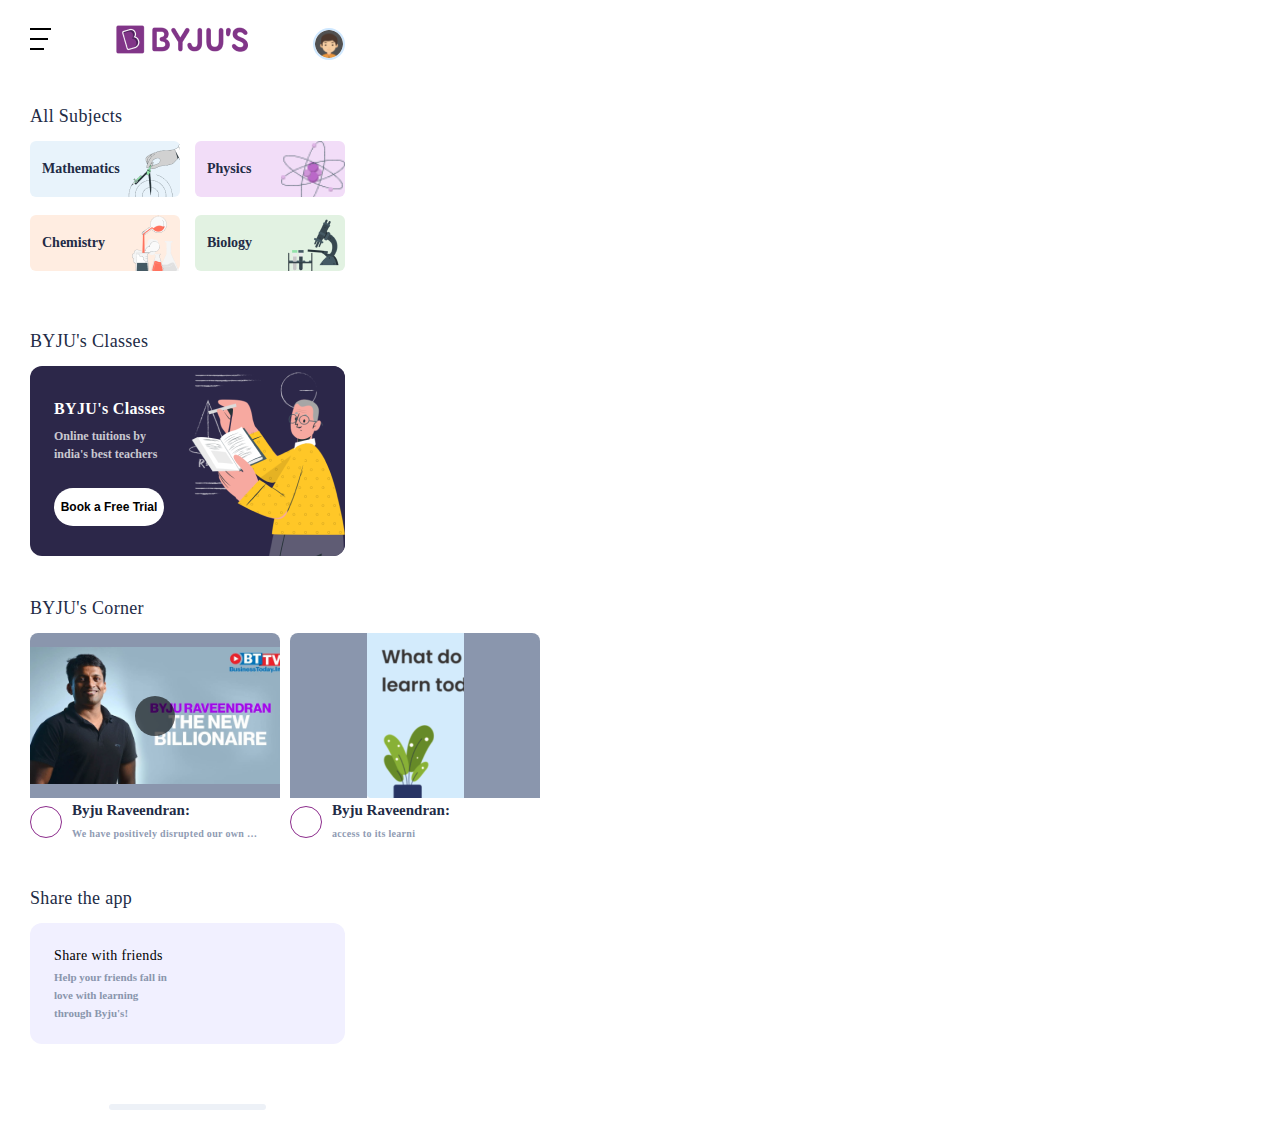
==== landing.html @ 820334e2 "update README.md File Realts#2" ====
<!DOCTYPE html>
<html >
<head>
    <meta charset="UTF-8">
    <!-- IE Compatible Meta -->
    <meta http-equiv="X-UA-Compatible" content="IE=edge">
    <!--First Mobila Meta -->
    <meta name="viewport" content="width=device-width, initial-scale=1">
    <title>Glint</title>
    <!-- Font Awesome Files CSS-->
    <link rel="stylesheet" href="https://pro.fontawesome.com/releases/v5.10.0/css/all.css" integrity="sha384-AYmEC3Yw5cVb3ZcuHtOA93w35dYTsvhLPVnYs9eStHfGJvOvKxVfELGroGkvsg+p" crossorigin="anonymous"/>
    <!-- MY Style CSS -->
    <link rel="stylesheet" href="Css/landing.css">
</head>
<body>
  <!--   START Header SECTION-->
  <header>
  <div class="vector">
    <span></span>
    <span></span>
    <span></span>
  </div>
  <div class="logo">
   <img src="images/images-landing/Bitmap.png" alt="Bitmap">
  </div>
  <div class="log-in">
   <img src="images/images-landing/Ellipse 1.png" alt="">
  </div>
  </header>
  <!--   End Header SECTION-->
  <!--   Start All Subject SECTION-->
   <section class="all-subject">
        <h2 class="title">All Subjects</h2>
        <div class="subjects">
                <div class="subject"> 
                    <span>Mathematics</span>
                    <img src="images/images-landing/math.png" alt="Mathematics"/>
                </div>
                <div class="subject"> 
                    <span>Physics</span>
                    <img src="images/images-landing/physics.png" alt="Physics"/>
                </div>
                <div class="subject"> 
                    <span>Chemistry</span>
                    <img src="images/images-landing/che.png" alt="Chemistry"/>
                </div>
                <div class="subject"> 
                    <span>Biology</span>
                    <img src="images/images-landing/biooo.png" alt="Biology"/>
                </div>

        </div>
   </section>
  <!--   End All Subject SECTION-->
  <!--   Start Byjus Classes SECTION-->
   <section class="byjus-classes">
        <h2 class="title">BYJU's Classes</h2>
        <div class="class-box">
            <div class="class-box-content">
                <h2>BYJU's Classes</h2>
                <p>Online tuitions by india's best teachers</p>
                <button>Book a Free Trial</button>
            </div>
            <div class="class-box-image">
              <img src="images/images-landing/image 1.png" alt=""/>
            </div>
        </div>
   </section>
 <!--   End Byjus Classes SECTION-->
 <!--   Start Byjus Corner SECTION-->
   <section class="byjus-corner">
        <h2 class="title">BYJU's Corner</h2>
        <div class="all-video">
          <div class="corner-box">
                <div class="corner-box-video">
                    <video  poster="images/images-landing/Bitmap-video.png">
                        <source src="" type="video/mp4">>
                        Your browser does not support the video tag.
                    </video>
                     <div class="icon-video"><i class="fas fa-caret-right"></i></div>
                </div>
                <div class="corner-box-info">
                    <div class="icon"> <i class="fas fa-caret-right"></i></div>
                    <div class="info">
                        <span>Byju Raveendran:</span>
                        <span>We have positively disrupted our own …</span>
                    </div>
                </div>
          </div>
           <div class="corner-box">
                <div class="corner-box-video">
                    <video  poster="images/images-landing/Bitmap-video2.png">
                        <source src="" type="video/mp4">>
                        Your browser does not support the video tag.
                    </video>
                    
                </div>
                <div class="corner-box-info">
                    <div class="icon"> <i class="far fa-file-alt"></i></div>
                    <div class="info">
                        <span>Byju Raveendran:</span>
                        <span>access to its learni</span>
                    </div>
                </div>
          </div>
        </div> 
   </section>
 <!--   End Byjus Classes SECTION-->
 <!--   Start Share App SECTION-->
   <section class="share-app">
        <h2 class="title">Share the app</h2>
        <div class="share-box">
            <div class="share-box-content">
                <h2>Share with friends</h2>
                <p>Help your friends fall in love with learning through Byju's!</p>
            </div>
            <div class="share-box-image">
                
            </div>
        </div>
   </section>
 <!--   End Share App SECTION-->
 <!--   Start Footer SECTION-->
   <footer class="footer">
      <hr>
   </footer>
 <!--   End Footer SECTION-->

  
  

</body>
</html>
---- Css/landing.css ----
*{
    padding: 0;
    margin: 0;
    box-sizing: border-box;
}
body {
    width: 375px;
    height: 1133px;
    border-radius: 5px;
    -webkit-border-radius: 5px;
    -moz-border-radius: 5px;
    -ms-border-radius: 5px;
    -o-border-radius: 5px;
}
.title {
    font-family: Roboto;
    font-style: normal;
    font-weight: 500;
    font-size: 18px;
    line-height: 24px;
    letter-spacing: 0.32px;
    margin-bottom: 13px;
    color: #222B45;
}
/* Start header section style */
header {
    padding: 20px 30px ;
    display: flex;
    justify-content: space-between;
}
header .vector {
    color: #000;
}
header .vector span:first-of-type {
    border-bottom: 2px solid #000;
    width: 21.33px;
    display: block;
    margin-bottom: 8px;
    margin-top: 8px;
}
header .vector span:nth-of-type(2) {
    border-bottom: 2px solid #000;
    width: 18px;
    display: block;
    margin-bottom: 8px;
   
}
header .vector span:last-of-type {
    border-bottom: 2px solid #000;
    width: 14px;
    display: block;
}

header .log-in img{
    width: 32px;
    height: 32px;
    border:2px solid #CFE8FF;
    margin-top: 8px;
    border-radius: 50%;
    -webkit-border-radius: 50%;
    -moz-border-radius: 50%;
    -ms-border-radius: 50%;
    -o-border-radius: 50%;
}
/* End header section style */
/* Start All Subject section style */
.all-subject {
    padding: 20px 30px ;
}
.all-subject .subjects{
    display: flex;
    flex-wrap: wrap;
    justify-content: space-between;
}
.all-subject .subjects .subject{
    display: flex;
    justify-content: space-between;
    width: 150px;
    height: 56px;
    margin-bottom: 18px;
    background-color: #E8F3FB;
    border-radius: 6px;
    -webkit-border-radius: 6px;
    -moz-border-radius: 6px;
    -ms-border-radius: 6px;
    -o-border-radius: 6px;
}
.all-subject .subjects .subject:nth-of-type(2){
    background-color:#F2DDF8;
}
.all-subject .subjects .subject:nth-of-type(3){
    background-color: #FFEDE1;
}
.all-subject .subjects .subject:nth-of-type(4){
    background-color: #E2F2E2;
}
.all-subject .subjects .subject span
{
    font-family: Open Sans;
    font-style: normal;
    font-weight: 600;
    font-size: 14px;
    line-height: 56px;
    padding-left: 12px;
    color: #222B45;
}


/* End All Subject section style */
/* Start Byjus Classes section style */
.byjus-classes {
    padding: 20px 30px ;
}
.class-box{
    display: flex;
    flex-direction: row;
    justify-content: space-evenly;
    width:315px;
    height:190px ;
    background-color: #2C2749;
    border-radius: 12px;
}
.class-box .class-box-content{
    padding-top: 31px;
    padding-left: 24px;
}
.class-box .class-box-content h2{
    font-family: Roboto;
    font-style: normal;
    font-weight: bold;
    font-size: 16px;
    line-height: 24px;
    letter-spacing: 0.341333px;
    color: #FFFFFF;
    margin-bottom: 6px;
}
.class-box .class-box-content p{
    font-family: 'Open Sans';
    font-style: normal;
    font-weight: 600;
    font-size: 12px;
    line-height: 18px;
    color: rgba(255, 255, 255, 0.75);
}
.class-box .class-box-content button{
    font-size: 12px;
    font-weight: bold;
    width: 110px;
    height: 38px;
    border: none;
    background: #FFFFFF;
    border-radius: 24px;
    border-radius: 24px;
    color: #000;
    margin-top: 25px;
    -webkit-border-radius: 24px;
    -moz-border-radius: 24px;
    -ms-border-radius: 24px;
    -o-border-radius: 24px;
}
.class-box .class-box-image img{
    border-radius: 12px;
    -webkit-border-radius: 12px;
    -moz-border-radius: 12px;
    -ms-border-radius: 12px;
    -o-border-radius: 12px;
}
/* End Byjus Classes section style */
/* Start Byjus Corner section style */
.byjus-corner{
    padding: 20px 30px ;
}
.all-video{
    display: flex;
    flex-direction: row;
}
.corner-box-video
{
    background-color: #8A96AD;
    position: relative;
    width:250px;
    height:165px;
    overflow: hidden;
    margin-right:10px ;
    border-radius: 8px 8px 0px 0px !important;
    -webkit-border-radius: 8px 8px 0px 0px !important;
    -moz-border-radius: 8px 8px 0px 0px !important;
    -ms-border-radius: 8px 8px 0px 0px !important;
    -o-border-radius: 8px 8px 0px 0px !important;
}
.corner-box-video video {
  width: 100%;
  height: 100%;
  border-radius: 8px 8px 0px 0px !important;
  -webkit-border-radius: 8px 8px 0px 0px !important;
  -moz-border-radius: 8px 8px 0px 0px !important;
  -ms-border-radius: 8px 8px 0px 0px !important;
  -o-border-radius: 8px 8px 0px 0px !important;
}
.corner-box-video .icon-video {
    position: absolute;
    top:50%;
    left: 50%;
    width: 40px;
    height: 40px;
    transform: translate(-50%, -50%);
    background: rgba(0, 0, 0, 0.6);
    border-radius: 50%;
    -webkit-border-radius: 50%;
    -moz-border-radius: 50%;
    -ms-border-radius: 50%;
    -o-border-radius: 50%;
}
.corner-box-video .icon-video i {
    z-index: 5;
    color:#fff;
    text-align: center;
}
.corner-box-info{
    display: flex;
    flex-direction: row;
    width:250px;
}
.corner-box-info .icon{
    width: 32px;
    height: 32px;
    display: flex;
    justify-content: center;
    align-items: center;
    margin-top: 8px;
    margin-right: 10px;
    border: 1.5px solid #8C2C8C;
    border-radius: 50%;
    -webkit-border-radius: 50%;
    -moz-border-radius: 50%;
    -ms-border-radius: 50%;
    -o-border-radius: 50%;
}
.corner-box-info .icon i{
  color: #8C2C8C;
  font-size: 20px;
}
/* .corner-box-info .info{

} */
.corner-box-info .info span:first-of-type{
    display: block;
    font-family: 'Open Sans';
    font-style: normal;
    font-weight: 600;
    font-size: 15px;
    line-height: 24px;
    color: #222B45;
}
.corner-box-info .info span:last-of-type{
    font-family: Open Sans;
    font-style: normal;
    font-weight: 600;
    font-size: 10px;
    line-height: 24px;
    letter-spacing: 0.32px;
    color: #8F9BB3;
}
/* End Byjus Corner section style */
/* Start Share App section style */
.share-app{
    padding: 20px 30px ;
}
.share-box{
    display: flex;
    flex-direction: row;
    justify-content: space-between;
    width:315px;
    height:121px ;
    background-color: hsl(244, 100%, 97%);
    border-radius: 12px;
    -webkit-border-radius: 12px;
    -moz-border-radius: 12px;
    -ms-border-radius: 12px;
    -o-border-radius: 12px;
}
.share-box-content {
 padding: 21px 175px 34px 24px;
}
.share-box-content h2 {
    font-family: Roboto;
    font-style: normal;
    font-weight: 500;
    font-size: 14px;
    line-height: 24px;
    letter-spacing: 0.341333px;
    color: #000000;
}
.share-box-content p {
    font-family: 'Open Sans';
    font-style: normal;
    font-weight: 600;
    font-size: 11px;
    line-height: 18px;
    color: #8A96AD;
}
/* End Share App section style */
/* Start Footer section style */
hr{ 
    display: block;
    border: none;
    margin: 0 auto;
    margin-top: 40px;
    width:157px;
    height: 6px;
    background: #EDF1F7;
    border-radius: 3px;
}
/* End Footer section style */
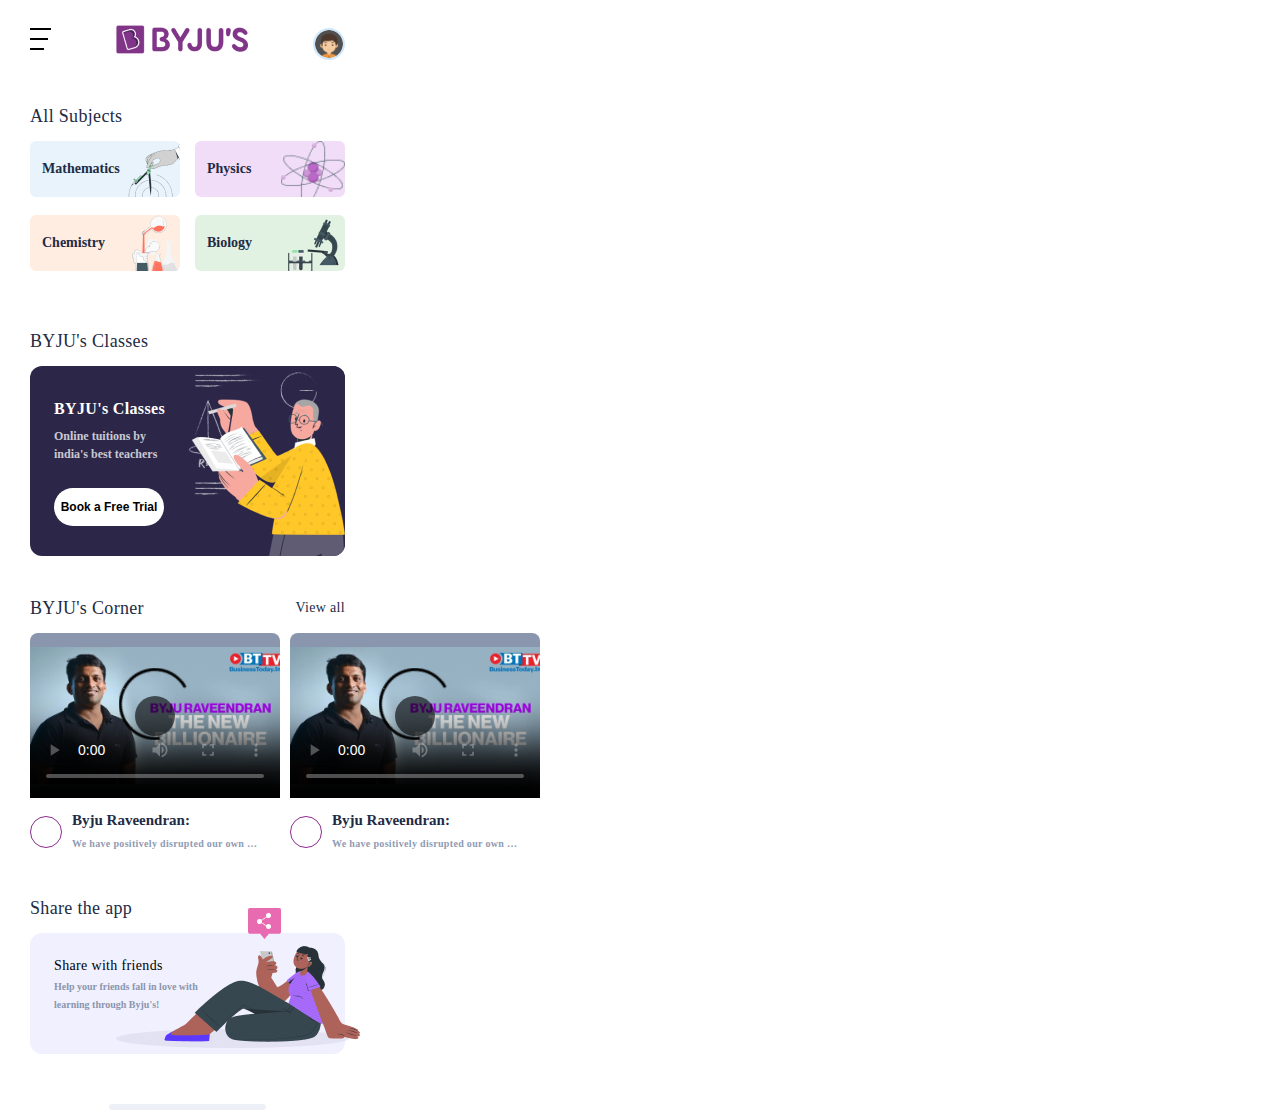
==== commit 2401edf6: "update design landing page Relate #4" ====
--- a/landing.html
+++ b/landing.html
@@ -6,11 +6,13 @@
     <meta http-equiv="X-UA-Compatible" content="IE=edge">
     <!--First Mobila Meta -->
     <meta name="viewport" content="width=device-width, initial-scale=1">
-    <title>Glint</title>
+    <title>BLearning</title>
     <!-- Font Awesome Files CSS-->
     <link rel="stylesheet" href="https://pro.fontawesome.com/releases/v5.10.0/css/all.css" integrity="sha384-AYmEC3Yw5cVb3ZcuHtOA93w35dYTsvhLPVnYs9eStHfGJvOvKxVfELGroGkvsg+p" crossorigin="anonymous"/>
     <!-- MY Style CSS -->
     <link rel="stylesheet" href="Css/landing.css">
+    <link rel="shortcut icon" type="image/x-icon" href="images/images-landing/favicon.ico">
+
 </head>
 <body>
   <!--   START Header SECTION-->
@@ -69,15 +71,18 @@
  <!--   End Byjus Classes SECTION-->
  <!--   Start Byjus Corner SECTION-->
    <section class="byjus-corner">
-        <h2 class="title">BYJU's Corner</h2>
+        <div class="heading">
+          <h2 class="title">BYJU's Corner</h2>
+          <h3>View all <i class="fas fa-chevron-right"></i></h3>
+        </div>
         <div class="all-video">
           <div class="corner-box">
                 <div class="corner-box-video">
-                    <video  poster="images/images-landing/Bitmap-video.png">
-                        <source src="" type="video/mp4">>
+                    <video  poster="images/images-landing/Bitmap-video.png" controls >
+                        <source src="images/images-landing/video.mp4" type="video/mp4">>
                         Your browser does not support the video tag.
                     </video>
-                     <div class="icon-video"><i class="fas fa-caret-right"></i></div>
+                     <div class="icon-video"> <i class="fas fa-caret-right"></i></div>
                 </div>
                 <div class="corner-box-info">
                     <div class="icon"> <i class="fas fa-caret-right"></i></div>
@@ -89,17 +94,17 @@
           </div>
            <div class="corner-box">
                 <div class="corner-box-video">
-                    <video  poster="images/images-landing/Bitmap-video2.png">
-                        <source src="" type="video/mp4">>
+                    <video  poster="images/images-landing/Bitmap-video.png" controls >
+                        <source src="images/images-landing/video.mp4" type="video/mp4">>
                         Your browser does not support the video tag.
                     </video>
-                    
+                     <div class="icon-video"> <i class="fas fa-caret-right"></i></div>
                 </div>
                 <div class="corner-box-info">
-                    <div class="icon"> <i class="far fa-file-alt"></i></div>
+                    <div class="icon"> <i class="fas fa-caret-right"></i></div>
                     <div class="info">
                         <span>Byju Raveendran:</span>
-                        <span>access to its learni</span>
+                        <span>We have positively disrupted our own …</span>
                     </div>
                 </div>
           </div>
@@ -113,9 +118,7 @@
             <div class="share-box-content">
                 <h2>Share with friends</h2>
                 <p>Help your friends fall in love with learning through Byju's!</p>
-            </div>
-            <div class="share-box-image">
-                
+                 <img src="images/images-landing/Sharing.png">
             </div>
         </div>
    </section>
--- a/Css/landing.css
+++ b/Css/landing.css
@@ -1,3 +1,4 @@
+
 *{
     padding: 0;
     margin: 0;
@@ -5,7 +6,7 @@
 }
 body {
     width: 375px;
-    height: 1133px;
+    height: 667px;
     border-radius: 5px;
     -webkit-border-radius: 5px;
     -moz-border-radius: 5px;
@@ -170,6 +171,22 @@
 .byjus-corner{
     padding: 20px 30px ;
 }
+.heading {
+    display: flex;
+    flex-direction: row;
+    justify-content: space-between;
+}
+.heading h3
+{
+    font-family: Roboto;
+    font-style: normal;
+    font-weight: normal;
+    font-size: 14px;
+    line-height: 24px;
+    letter-spacing: 0.32px;
+    color: #222B45;
+}
+
 .all-video{
     display: flex;
     flex-direction: row;
@@ -189,20 +206,27 @@
     -o-border-radius: 8px 8px 0px 0px !important;
 }
 .corner-box-video video {
+   
   width: 100%;
-  height: 100%;
+  height:165px;
   border-radius: 8px 8px 0px 0px !important;
   -webkit-border-radius: 8px 8px 0px 0px !important;
   -moz-border-radius: 8px 8px 0px 0px !important;
   -ms-border-radius: 8px 8px 0px 0px !important;
   -o-border-radius: 8px 8px 0px 0px !important;
 }
-.corner-box-video .icon-video {
+
+.corner-box-video .icon-video i {
+    font-size: 16px;
+    z-index: 5;
+    color:#fff;
+    text-align: center;
     position: absolute;
     top:50%;
     left: 50%;
     width: 40px;
     height: 40px;
+    line-height: 40px;
     transform: translate(-50%, -50%);
     background: rgba(0, 0, 0, 0.6);
     border-radius: 50%;
@@ -211,15 +235,11 @@
     -ms-border-radius: 50%;
     -o-border-radius: 50%;
 }
-.corner-box-video .icon-video i {
-    z-index: 5;
-    color:#fff;
-    text-align: center;
-}
 .corner-box-info{
     display: flex;
     flex-direction: row;
     width:250px;
+    margin-top: 10px;
 }
 .corner-box-info .icon{
     width: 32px;
@@ -240,9 +260,7 @@
   color: #8C2C8C;
   font-size: 20px;
 }
-/* .corner-box-info .info{
-
-} */
+
 .corner-box-info .info span:first-of-type{
     display: block;
     font-family: 'Open Sans';
@@ -267,9 +285,7 @@
     padding: 20px 30px ;
 }
 .share-box{
-    display: flex;
-    flex-direction: row;
-    justify-content: space-between;
+
     width:315px;
     height:121px ;
     background-color: hsl(244, 100%, 97%);
@@ -280,7 +296,8 @@
     -o-border-radius: 12px;
 }
 .share-box-content {
- padding: 21px 175px 34px 24px;
+ padding: 21px 0px 34px 24px;
+ position: relative;
 }
 .share-box-content h2 {
     font-family: Roboto;
@@ -292,12 +309,18 @@
     color: #000000;
 }
 .share-box-content p {
+    padding-right: 140px;
     font-family: 'Open Sans';
     font-style: normal;
     font-weight: 600;
-    font-size: 11px;
+    font-size: 10px;
     line-height: 18px;
     color: #8A96AD;
+}
+.share-box-content img{
+    position: absolute;
+    right: -15px;
+    bottom: 0px;
 }
 /* End Share App section style */
 /* Start Footer section style */
@@ -305,10 +328,12 @@
     display: block;
     border: none;
     margin: 0 auto;
-    margin-top: 40px;
+    margin-top: 30px;
     width:157px;
     height: 6px;
     background: #EDF1F7;
     border-radius: 3px;
 }
-/* End Footer section style */+/* End Footer section style */
+
+
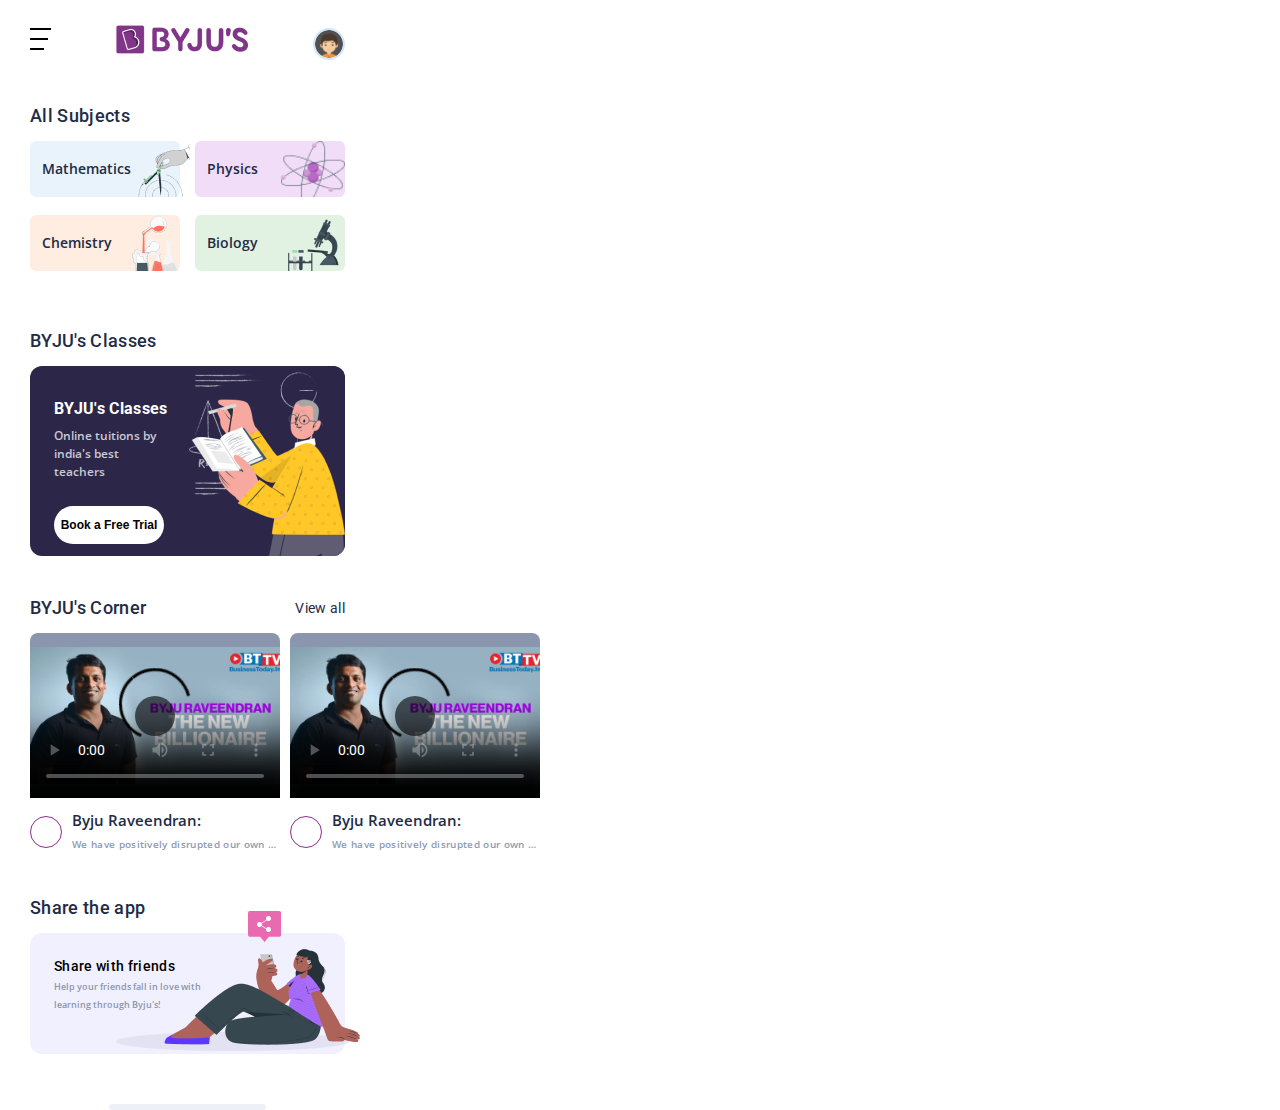
==== commit 0a066c0b: "add font style to landing page Relates #4" ====
--- a/landing.html
+++ b/landing.html
@@ -9,6 +9,8 @@
     <title>BLearning</title>
     <!-- Font Awesome Files CSS-->
     <link rel="stylesheet" href="https://pro.fontawesome.com/releases/v5.10.0/css/all.css" integrity="sha384-AYmEC3Yw5cVb3ZcuHtOA93w35dYTsvhLPVnYs9eStHfGJvOvKxVfELGroGkvsg+p" crossorigin="anonymous"/>
+    <link href="https://fonts.googleapis.com/css2?family=Open+Sans:wght@600&family=Roboto:wght@500&display=swap" rel="stylesheet">
+    <link href="https://fonts.googleapis.com/css2?family=Roboto:wght@500&display=swap" rel="stylesheet">
     <!-- MY Style CSS -->
     <link rel="stylesheet" href="Css/landing.css">
     <link rel="shortcut icon" type="image/x-icon" href="images/images-landing/favicon.ico">
--- a/Css/landing.css
+++ b/Css/landing.css
@@ -14,7 +14,7 @@
     -o-border-radius: 5px;
 }
 .title {
-    font-family: Roboto;
+    font-family: 'Roboto', sans-serif;;
     font-style: normal;
     font-weight: 500;
     font-size: 18px;
@@ -126,7 +126,7 @@
     padding-left: 24px;
 }
 .class-box .class-box-content h2{
-    font-family: Roboto;
+    font-family: 'Roboto', sans-serif;;
     font-style: normal;
     font-weight: bold;
     font-size: 16px;
@@ -136,7 +136,7 @@
     margin-bottom: 6px;
 }
 .class-box .class-box-content p{
-    font-family: 'Open Sans';
+    font-family: 'Open Sans', sans-ser;
     font-style: normal;
     font-weight: 600;
     font-size: 12px;
@@ -178,7 +178,7 @@
 }
 .heading h3
 {
-    font-family: Roboto;
+    font-family: 'Roboto', sans-serif;;
     font-style: normal;
     font-weight: normal;
     font-size: 14px;
@@ -263,7 +263,7 @@
 
 .corner-box-info .info span:first-of-type{
     display: block;
-    font-family: 'Open Sans';
+    font-family: 'Open Sans', sans-ser;
     font-style: normal;
     font-weight: 600;
     font-size: 15px;
@@ -271,7 +271,7 @@
     color: #222B45;
 }
 .corner-box-info .info span:last-of-type{
-    font-family: Open Sans;
+    font-family: 'Open Sans', sans-ser;
     font-style: normal;
     font-weight: 600;
     font-size: 10px;
@@ -300,7 +300,7 @@
  position: relative;
 }
 .share-box-content h2 {
-    font-family: Roboto;
+    font-family: 'Roboto', sans-serif;
     font-style: normal;
     font-weight: 500;
     font-size: 14px;
@@ -310,17 +310,17 @@
 }
 .share-box-content p {
     padding-right: 140px;
-    font-family: 'Open Sans';
-    font-style: normal;
-    font-weight: 600;
-    font-size: 10px;
+    font-family: 'Open Sans', sans-ser;
+    font-style: normal;
+    font-weight: 600;
+    font-size: 9px;
     line-height: 18px;
     color: #8A96AD;
 }
 .share-box-content img{
     position: absolute;
     right: -15px;
-    bottom: 0px;
+    bottom: -3px;
 }
 /* End Share App section style */
 /* Start Footer section style */
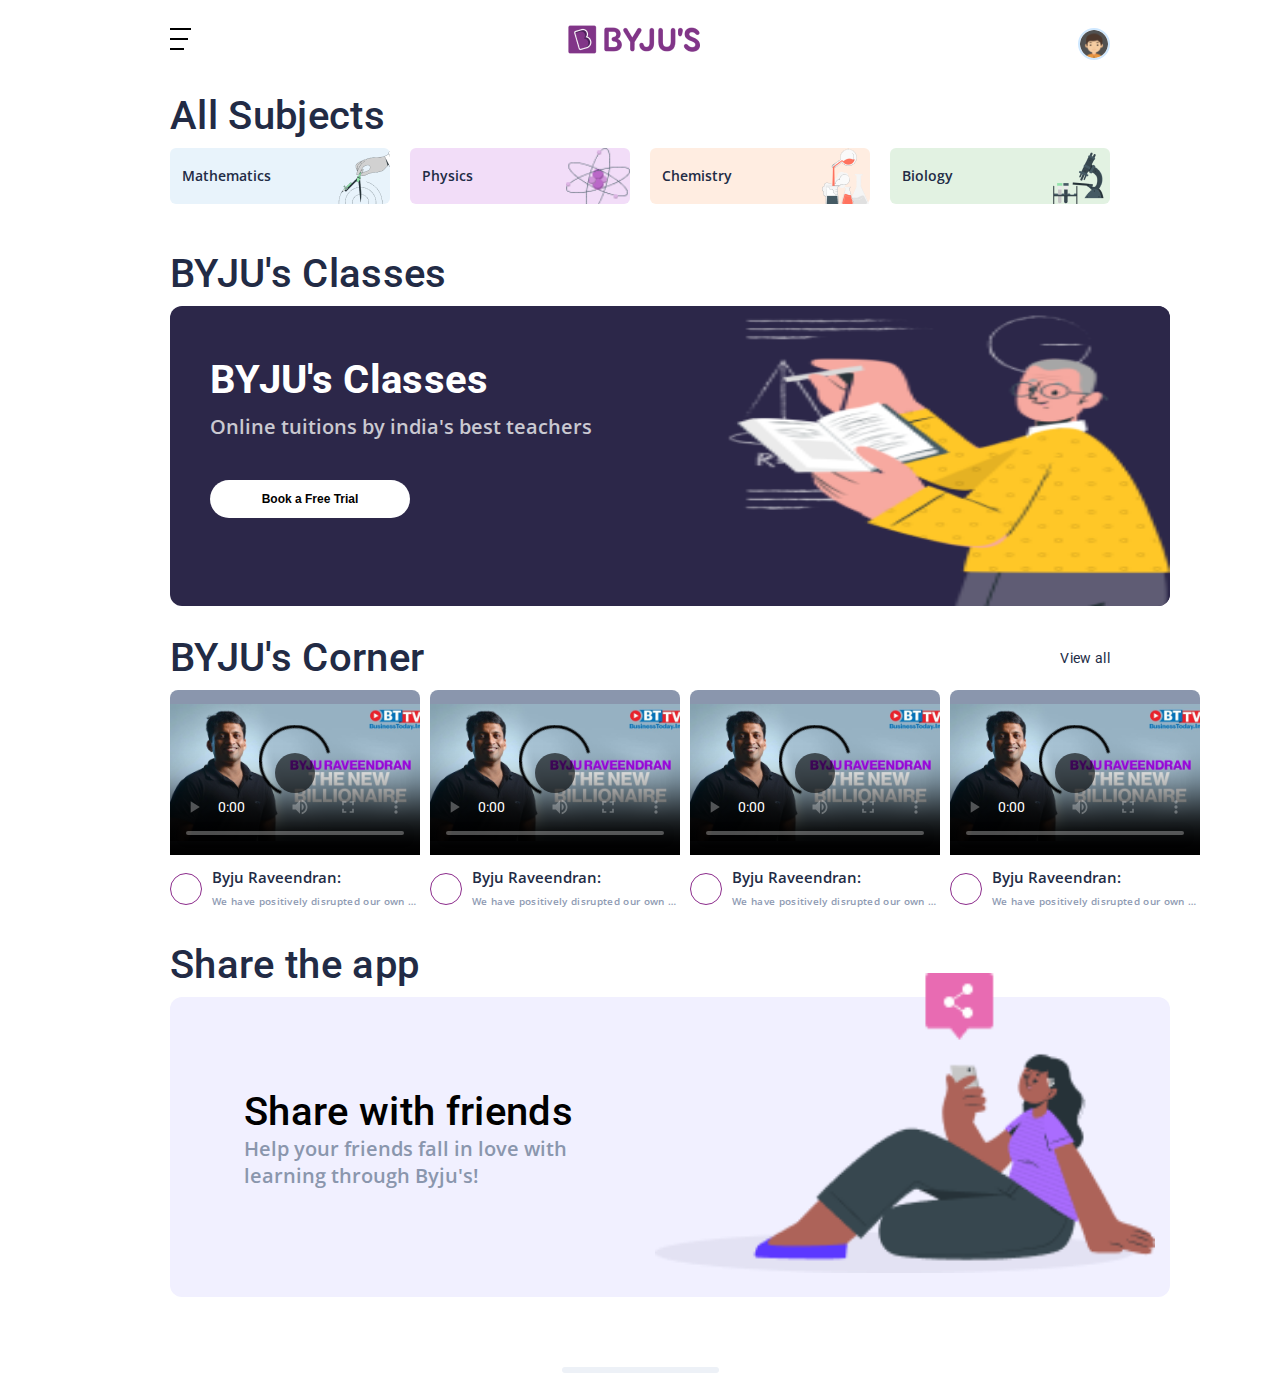
==== commit 170059d1: "update landing page with media Relates #4" ====
--- a/landing.html
+++ b/landing.html
@@ -18,7 +18,7 @@
 </head>
 <body>
   <!--   START Header SECTION-->
-  <header>
+  <header class="padding">
   <div class="vector">
     <span></span>
     <span></span>
@@ -33,7 +33,7 @@
   </header>
   <!--   End Header SECTION-->
   <!--   Start All Subject SECTION-->
-   <section class="all-subject">
+   <section class="all-subject padding">
         <h2 class="title">All Subjects</h2>
         <div class="subjects">
                 <div class="subject"> 
@@ -57,7 +57,7 @@
    </section>
   <!--   End All Subject SECTION-->
   <!--   Start Byjus Classes SECTION-->
-   <section class="byjus-classes">
+   <section class="byjus-classes padding">
         <h2 class="title">BYJU's Classes</h2>
         <div class="class-box">
             <div class="class-box-content">
@@ -72,7 +72,7 @@
    </section>
  <!--   End Byjus Classes SECTION-->
  <!--   Start Byjus Corner SECTION-->
-   <section class="byjus-corner">
+   <section class="byjus-corner padding">
         <div class="heading">
           <h2 class="title">BYJU's Corner</h2>
           <h3>View all <i class="fas fa-chevron-right"></i></h3>
@@ -110,11 +110,43 @@
                     </div>
                 </div>
           </div>
+            <div class="corner-box">
+                <div class="corner-box-video">
+                    <video  poster="images/images-landing/Bitmap-video.png" controls >
+                        <source src="images/images-landing/video.mp4" type="video/mp4">>
+                        Your browser does not support the video tag.
+                    </video>
+                     <div class="icon-video"> <i class="fas fa-caret-right"></i></div>
+                </div>
+                <div class="corner-box-info">
+                    <div class="icon"> <i class="fas fa-caret-right"></i></div>
+                    <div class="info">
+                        <span>Byju Raveendran:</span>
+                        <span>We have positively disrupted our own …</span>
+                    </div>
+                </div>
+          </div>
+            <div class="corner-box">
+                <div class="corner-box-video">
+                    <video  poster="images/images-landing/Bitmap-video.png" controls >
+                        <source src="images/images-landing/video.mp4" type="video/mp4">>
+                        Your browser does not support the video tag.
+                    </video>
+                     <div class="icon-video"> <i class="fas fa-caret-right"></i></div>
+                </div>
+                <div class="corner-box-info">
+                    <div class="icon"> <i class="fas fa-caret-right"></i></div>
+                    <div class="info">
+                        <span>Byju Raveendran:</span>
+                        <span>We have positively disrupted our own …</span>
+                    </div>
+                </div>
+          </div>
         </div> 
    </section>
  <!--   End Byjus Classes SECTION-->
  <!--   Start Share App SECTION-->
-   <section class="share-app">
+   <section class="share-app padding">
         <h2 class="title">Share the app</h2>
         <div class="share-box">
             <div class="share-box-content">
@@ -126,7 +158,7 @@
    </section>
  <!--   End Share App SECTION-->
  <!--   Start Footer SECTION-->
-   <footer class="footer">
+   <footer class="footer padding">
       <hr>
    </footer>
  <!--   End Footer SECTION-->
--- a/Css/landing.css
+++ b/Css/landing.css
@@ -4,7 +4,7 @@
     margin: 0;
     box-sizing: border-box;
 }
-body {
+/* body {
     width: 375px;
     height: 667px;
     border-radius: 5px;
@@ -12,20 +12,22 @@
     -moz-border-radius: 5px;
     -ms-border-radius: 5px;
     -o-border-radius: 5px;
-}
+} */
 .title {
     font-family: 'Roboto', sans-serif;;
     font-style: normal;
     font-weight: 500;
-    font-size: 18px;
+    font-size: 40px;
     line-height: 24px;
     letter-spacing: 0.32px;
-    margin-bottom: 13px;
+    margin-bottom: 20px;
     color: #222B45;
+}
+.padding {
+    padding: 20px 170px ;
 }
 /* Start header section style */
 header {
-    padding: 20px 30px ;
     display: flex;
     justify-content: space-between;
 }
@@ -65,18 +67,16 @@
 }
 /* End header section style */
 /* Start All Subject section style */
-.all-subject {
-    padding: 20px 30px ;
-}
 .all-subject .subjects{
     display: flex;
     flex-wrap: wrap;
     justify-content: space-between;
+    overflow: hidden;
 }
 .all-subject .subjects .subject{
     display: flex;
     justify-content: space-between;
-    width: 150px;
+    width: 220px;
     height: 56px;
     margin-bottom: 18px;
     background-color: #E8F3FB;
@@ -109,57 +109,58 @@
 
 /* End All Subject section style */
 /* Start Byjus Classes section style */
-.byjus-classes {
-    padding: 20px 30px ;
-}
 .class-box{
     display: flex;
     flex-direction: row;
-    justify-content: space-evenly;
-    width:315px;
-    height:190px ;
+    justify-content: space-between;
+    width:1000px;
+    height:300px ;
     background-color: #2C2749;
     border-radius: 12px;
 }
 .class-box .class-box-content{
-    padding-top: 31px;
-    padding-left: 24px;
+    text-align: left;
+    padding-top: 50px;
+    padding-left: 40px;
 }
 .class-box .class-box-content h2{
     font-family: 'Roboto', sans-serif;;
     font-style: normal;
     font-weight: bold;
-    font-size: 16px;
-    line-height: 24px;
+    font-size: 40px;
     letter-spacing: 0.341333px;
     color: #FFFFFF;
-    margin-bottom: 6px;
+    margin-bottom: 10px;
 }
 .class-box .class-box-content p{
     font-family: 'Open Sans', sans-ser;
     font-style: normal;
     font-weight: 600;
-    font-size: 12px;
-    line-height: 18px;
+    font-size: 20px;
     color: rgba(255, 255, 255, 0.75);
 }
 .class-box .class-box-content button{
     font-size: 12px;
     font-weight: bold;
-    width: 110px;
+    width: 200px;
     height: 38px;
     border: none;
     background: #FFFFFF;
     border-radius: 24px;
     border-radius: 24px;
     color: #000;
-    margin-top: 25px;
+    margin-top: 40px;
     -webkit-border-radius: 24px;
     -moz-border-radius: 24px;
     -ms-border-radius: 24px;
     -o-border-radius: 24px;
 }
+.class-box .class-box-image{
+    overflow: hidden;
+}
 .class-box .class-box-image img{
+    width: 500px;
+    height:300px ;
     border-radius: 12px;
     -webkit-border-radius: 12px;
     -moz-border-radius: 12px;
@@ -168,9 +169,6 @@
 }
 /* End Byjus Classes section style */
 /* Start Byjus Corner section style */
-.byjus-corner{
-    padding: 20px 30px ;
-}
 .heading {
     display: flex;
     flex-direction: row;
@@ -281,13 +279,9 @@
 }
 /* End Byjus Corner section style */
 /* Start Share App section style */
-.share-app{
-    padding: 20px 30px ;
-}
 .share-box{
-
-    width:315px;
-    height:121px ;
+    width:1000px;
+    height:300px ;
     background-color: hsl(244, 100%, 97%);
     border-radius: 12px;
     -webkit-border-radius: 12px;
@@ -300,27 +294,30 @@
  position: relative;
 }
 .share-box-content h2 {
+    padding-top: 70px;
+    padding-left: 50px;
     font-family: 'Roboto', sans-serif;
     font-style: normal;
     font-weight: 500;
-    font-size: 14px;
-    line-height: 24px;
+    font-size: 40px;
     letter-spacing: 0.341333px;
     color: #000000;
 }
 .share-box-content p {
-    padding-right: 140px;
+    padding-left: 50px;
+    padding-right: 540px;
     font-family: 'Open Sans', sans-ser;
     font-style: normal;
     font-weight: 600;
-    font-size: 9px;
-    line-height: 18px;
+    font-size: 20px;
     color: #8A96AD;
 }
 .share-box-content img{
+    width: 500px;
+    height: 300px;
     position: absolute;
-    right: -15px;
-    bottom: -3px;
+    right: 15px;
+    bottom: -50px;
 }
 /* End Share App section style */
 /* Start Footer section style */
@@ -336,4 +333,72 @@
 }
 /* End Footer section style */
 
-
+@media (max-width:375px) {
+    .padding {
+        padding: 20px 30px ;
+    }
+    .title {
+        font-size: 18px;
+        margin-bottom: 13px;
+    }
+ 
+    /* Start All Subject section style */
+    .all-subject .subjects .subject{
+        width: 150px;
+    }
+    /* End All Subject section style */
+    /* Start Byjus Classes section style */
+    .class-box{
+        justify-content: space-around;
+        width:315px;
+        height:190px ;
+    }
+    .class-box .class-box-content{
+        width:145px;
+        padding-top: 31px;
+        padding-left: 15px;
+    }
+    .class-box .class-box-content h2{
+        font-size: 16px;
+        margin-bottom: 6px;
+    }
+    .class-box .class-box-content p{
+        font-size: 12px;
+        line-height: 18px;
+    }
+    .class-box .class-box-content button{
+        width: 110px;
+        margin-top: 15px;
+    }
+    .class-box .class-box-image img{
+        width: 170px;
+        height:190px ;
+    }
+    /* End Byjus Classes section style */
+    /* Start Share App section style */
+    .share-box{
+        width:315px;
+        height:121px ;
+    }
+
+    .share-box-content h2 {
+        padding-top: 0px;
+        padding-left: 0px;
+        font-size: 14px;
+        line-height: 24px;
+    }
+    .share-box-content p {
+        padding-left: 0px;
+        padding-right: 140px;
+        font-size: 9px;
+        line-height: 18px;
+    }
+    .share-box-content img{
+        width: 270px;
+        height: 121px;
+        position: absolute;
+        right: -15px;
+        bottom: 5px;
+    }
+    /* End Share App section style */
+}
